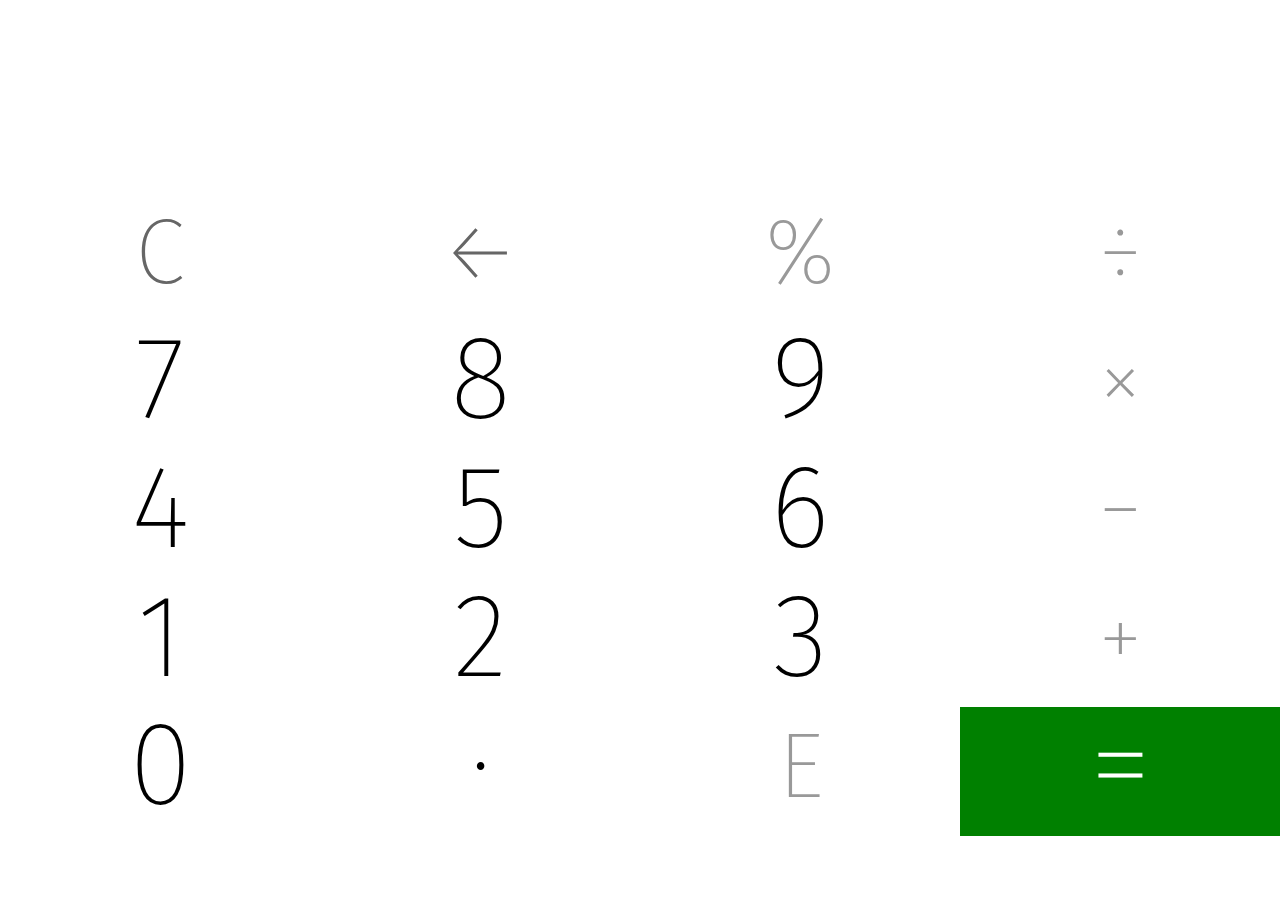
==== index.html @ 554e8721 "initial commit ans" ====
<!DOCTYPE html>

<html>
	<head>
		<meta charset="utf-8">
		<meta name="viewport" content="width=device-width, initial-scale=1, user-scalable=no">
		<link rel="stylesheet" type="text/css" href="css/fonts.css"/>
		<link rel="stylesheet" type="text/css" href="css/feel.css"/>
		<script language="javascript" src="js/ansii.js"></script>
		<script language="javascript" src="js/lib22.js"></script>
		<script language="javascript" src="js/joy.js"></script>
	</head>
	<body>
		<div class="cont">
			<div class="ntf">
				<button>&nbsp;</button>
			</div>
			<div class="disp">
				<p id="po"></p>
				&nbsp;
			</div>
			<div class="pad">
				<p id="so"></p>
				<ul id="mo">
					<li><button>cube</button></li>
 					<li><button>square</button></li>
					<li><button>square-root</button></li>
					<li><button>log</button></li>
 					<li><button>ln</button></li>
 					<li><button>pi</button></li>
					<li><button>cos</button></li>
					<li><button>sin</button></li>
					<li><button>tan</button></li>
					<li><button>cosh</button></li>
					<li><button>sinh</button></li>
					<li><button>tanh</button></li>
				</ul>
				<button class="light">C</button>
				<button class="light">&larr;</button>
				<button class="lighter">%</button>
				<button class="lighter">&divide;</button>
				<button>7</button>
				<button>8</button>
				<button>9</button>
				<button class="lighter">&times;</button>
				<button>4</button>
				<button>5</button>
				<button>6</button>
				<button class="lighter">&minus;</button>
				<button>1</button>
				<button>2</button>
				<button>3</button>
				<button class="lighter">+</button>
				<button>0</button>
				<button>&middot;</button>
				<button class="lighter">E</button>
				<button class="green">=</button>
			</div>
		</div>
	</body>
</html>
---- css/fonts.css ----
@font-face {
	font-family: 'fira sans ultralight';
	src: 
		url('../fonts/FiraSans-UltraLight.eot') format('embedded-opentype'),
		url('../fonts/FiraSans-UltraLight.woff') format('woff'),
		url('../fonts/FiraSans-UltraLight.ttf') format('truetype');
/*	font-weight: 200;
	font-style: normal;*/
}
---- css/feel.css ----
html, body{
		height:100%;
		font-family:fira sans ultralight;
	}
	
	body, div, p, ul, button{
		display:block;
		position:relative;
		overflow:hidden;
		margin:0;
		padding:0;
		border:0;
		outline:0 !important;
		border-radius:0;
		list-style:none;
	}
	
	button{
		float:left;
		line-height:inherit;
		font-family:inherit;
		background:none;
		color:#000;
	}
	
	button::-moz-focus-inner{
		border:none; /* no tab navigation, rm 2% padding */
	}
	
	button:focus{
		padding-left:0;
		background-color:#70BF53;
		color:#fff;
	}
	
	button:active{
		padding-left:3%;
	}
	
	.cont{
		height:100%;
		line-height:100%;
	}
	
	.ntf{
		font-size:50%;
		line-height:100%;
	}
	
	.ntf button{
		padding:0 !important;
		width:16.66666666666667%;
		font-size:100%;
		background:none !important;
		color:#000;
	}
	
	.disp p{
		position:absolute;
		right:0;
		white-space:nowrap;
	}
	
	.pad{}

	.pad > button{
		width:25%;
	}
	
	.pad ul button{
		background:none !important;
		padding:0 !important;
		color:#000;
	}
	
	.pad p{
		position:absolute;
		left:0;
		right:0;
		z-index:1;
	}
	
	.pad ul{
		position:absolute;
		left:100%;
		width:100%;
		height:100%;
		padding-left:4%;
		font-size:56%; /* 90/1.6 */
		z-index:2;
	}
	
	.pad p , .pad ul{
		background-color:#fff;
		opacity:.8;
	}
	
	.pad li{
		margin-right:8%;
		float:left;
	}
	
	.pad p:first-letter{
		text-transform:uppercase;
	}
	
	.disp p, .pad button{
		font-size:90%;
	}
	
	.light, .lighter{
		font-size:71% !important;
		color:#999;
	}
	
	.light{
		color:#666;
	}
	
	.green{
		background-color:green !important;
		font-size:100% !important;
		color:#fff;
	}
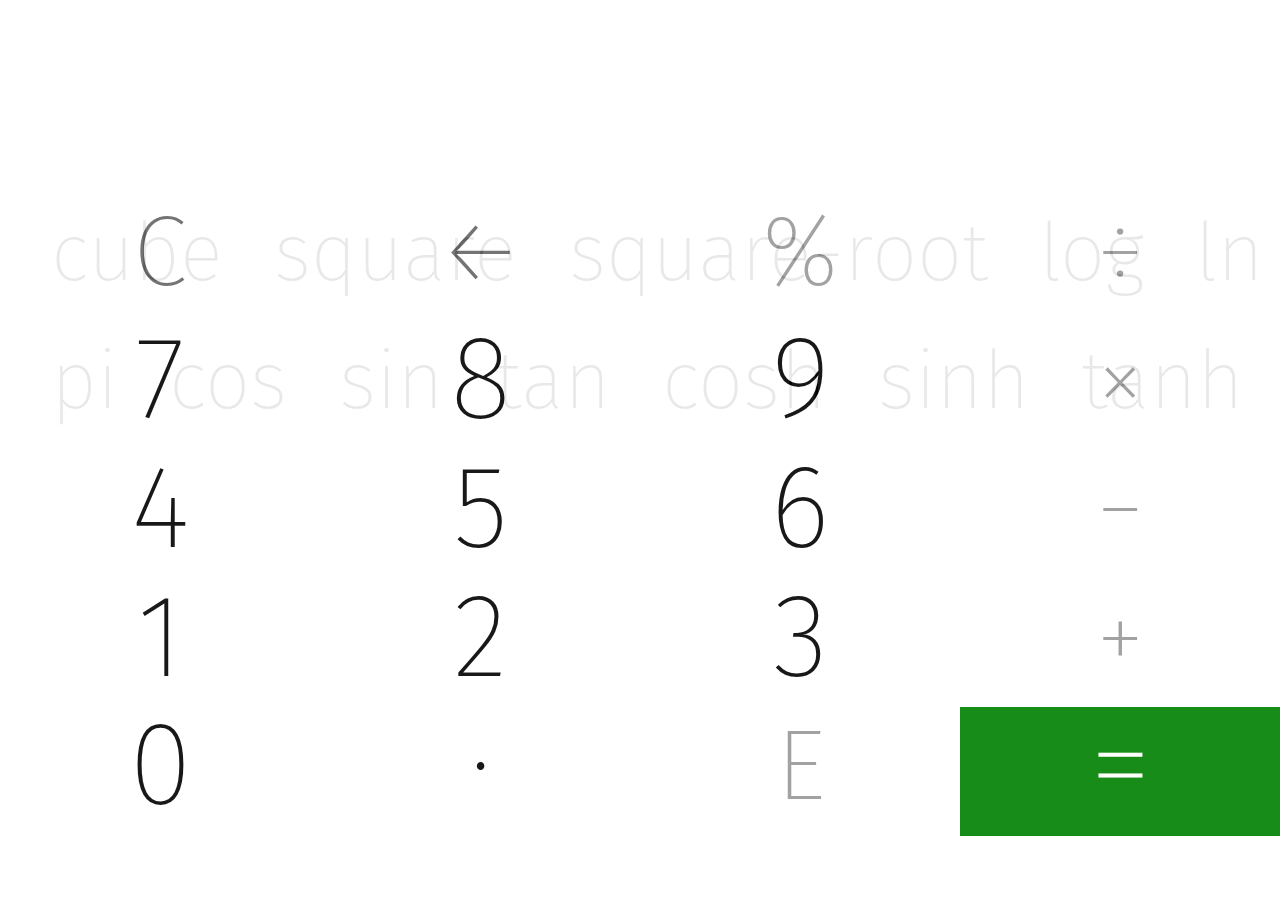
==== commit c9bda008: "initial commit ans v1.1 with touch support, general redesign" ====
--- a/index.html
+++ b/index.html
@@ -6,9 +6,9 @@
 		<meta name="viewport" content="width=device-width, initial-scale=1, user-scalable=no">
 		<link rel="stylesheet" type="text/css" href="css/fonts.css"/>
 		<link rel="stylesheet" type="text/css" href="css/feel.css"/>
+		<script language="javascript" src="js/lib9.js"></script>
+		<script language="javascript" src="js/lib22.js"></script>
 		<script language="javascript" src="js/ansii.js"></script>
-		<script language="javascript" src="js/lib22.js"></script>
-		<script language="javascript" src="js/joy.js"></script>
 	</head>
 	<body>
 		<div class="cont">
@@ -20,41 +20,48 @@
 				&nbsp;
 			</div>
 			<div class="pad">
-				<p id="so"></p>
-				<ul id="mo">
-					<li><button>cube</button></li>
- 					<li><button>square</button></li>
-					<li><button>square-root</button></li>
-					<li><button>log</button></li>
- 					<li><button>ln</button></li>
- 					<li><button>pi</button></li>
-					<li><button>cos</button></li>
-					<li><button>sin</button></li>
-					<li><button>tan</button></li>
-					<li><button>cosh</button></li>
-					<li><button>sinh</button></li>
-					<li><button>tanh</button></li>
-				</ul>
-				<button class="light">C</button>
-				<button class="light">&larr;</button>
-				<button class="lighter">%</button>
-				<button class="lighter">&divide;</button>
-				<button>7</button>
-				<button>8</button>
-				<button>9</button>
-				<button class="lighter">&times;</button>
-				<button>4</button>
-				<button>5</button>
-				<button>6</button>
-				<button class="lighter">&minus;</button>
-				<button>1</button>
-				<button>2</button>
-				<button>3</button>
-				<button class="lighter">+</button>
-				<button>0</button>
-				<button>&middot;</button>
-				<button class="lighter">E</button>
-				<button class="green">=</button>
+				<div id="b1" class="block1">
+					<p id="so"></p>
+					<button class="light">C</button>
+					<button class="light">&larr;</button>
+					<button class="lighter">%</button>
+					<button class="lighter">&divide;</button>
+					<button>7</button>
+					<button>8</button>
+					<button>9</button>
+					<button class="lighter">&times;</button>
+					<button>4</button>
+					<button>5</button>
+					<button>6</button>
+					<button class="lighter">&minus;</button>
+					<button>1</button>
+					<button>2</button>
+					<button>3</button>
+					<button class="lighter">+</button>
+					<button>0</button>
+					<button>&middot;</button>
+					<button class="lighter">E</button>
+					<button class="green">=</button>
+				</div>
+				<div id="b2" class="block2">
+					<button>cube</button>
+ 					<button>square</button>
+					<button>square-root</button>
+					<button>log</button>
+ 					<button>ln</button>
+ 					<button>pi</button>
+					<button>cos</button>
+					<button>sin</button>
+					<button>tan</button>
+					<button>cosh</button>
+					<button>sinh</button>
+					<button>tanh</button>
+				</div>
+				&nbsp;<br/>
+				&nbsp;<br/>
+				&nbsp;<br/>
+				&nbsp;<br/>
+				&nbsp;
 			</div>
 		</div>
 	</body>
--- a/css/feel.css
+++ b/css/feel.css
@@ -2,6 +2,7 @@
 	html, body{
 		height:100%;
 		font-family:fira sans ultralight;
+		background-color:#fff;
 	}
 	
 	body, div, p, ul, button{
@@ -22,20 +23,11 @@
 		font-family:inherit;
 		background:none;
 		color:#000;
+		transition:font-size .9s ease;
 	}
 	
 	button::-moz-focus-inner{
 		border:none; /* no tab navigation, rm 2% padding */
-	}
-	
-	button:focus{
-		padding-left:0;
-		background-color:#70BF53;
-		color:#fff;
-	}
-	
-	button:active{
-		padding-left:3%;
 	}
 	
 	.cont{
@@ -49,11 +41,8 @@
 	}
 	
 	.ntf button{
-		padding:0 !important;
 		width:16.66666666666667%;
 		font-size:100%;
-		background:none !important;
-		color:#000;
 	}
 	
 	.disp p{
@@ -63,42 +52,12 @@
 	}
 	
 	.pad{}
-
-	.pad > button{
-		width:25%;
-	}
-	
-	.pad ul button{
-		background:none !important;
-		padding:0 !important;
-		color:#000;
-	}
 	
 	.pad p{
 		position:absolute;
 		left:0;
 		right:0;
 		z-index:1;
-	}
-	
-	.pad ul{
-		position:absolute;
-		left:100%;
-		width:100%;
-		height:100%;
-		padding-left:4%;
-		font-size:56%; /* 90/1.6 */
-		z-index:2;
-	}
-	
-	.pad p , .pad ul{
-		background-color:#fff;
-		opacity:.8;
-	}
-	
-	.pad li{
-		margin-right:8%;
-		float:left;
 	}
 	
 	.pad p:first-letter{
@@ -109,8 +68,44 @@
 		font-size:90%;
 	}
 	
+	.block1, .block2{
+		position:absolute;
+		width:100%;
+		height:100%;
+		background-color:#fff;
+		opacity:.9;
+		transition:z-index .1s ease;
+	}
+	
+	.block1{
+		z-index:1;
+	}
+	
+	.block1 button{
+		width:25%;
+	}
+	
+	.block1 button:focus{
+		padding-left:0;
+		background-color:#70BF53;
+		color:#fff;
+	}
+	
+	.block1 button:active{
+		padding-left:3%;
+	}
+	
+	.block2{
+		z-index:0;
+	}
+	
+	.block2 button{
+		margin-left:4%;
+		font-size:62.5%;
+	}
+	
 	.light, .lighter{
-		font-size:71% !important;
+		font-size:77% !important; /* (70-62.5)+70 */
 		color:#999;
 	}
 	
@@ -123,3 +118,4 @@
 		font-size:100% !important;
 		color:#fff;
 	}
+	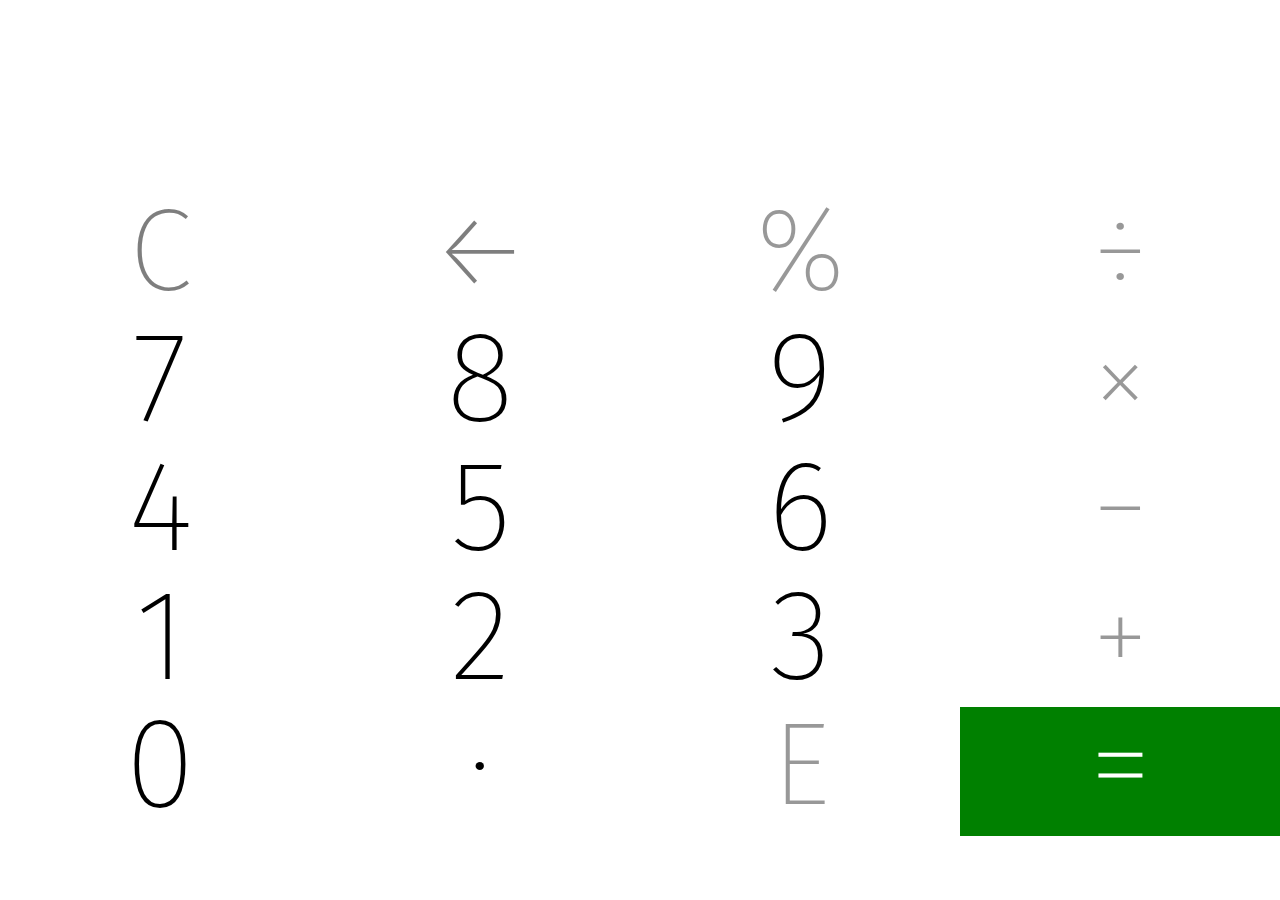
==== commit b44022be: "general restructuring, in hope of parenthesis support" ====
--- a/index.html
+++ b/index.html
@@ -11,58 +11,68 @@
 		<script language="javascript" src="js/ansii.js"></script>
 	</head>
 	<body>
-		<div class="cont">
-			<div class="ntf">
+		<div class="app_cn">
+			<div class="shrt_cal">
+				<div>
+					<p id="po"></p>
+					&nbsp;<br>
+					&nbsp;<br>
+					&nbsp;
+				</div>
+			</div>
+			<div class="shrt_cal">
 				<button>&nbsp;</button>
 			</div>
-			<div class="disp">
-				<p id="po"></p>
-				&nbsp;
+			<div id="b2" class="tall_cal">
+				<div class="shrt_cal">
+					&nbsp;<br>
+					&nbsp;<br>
+					&nbsp;
+				</div>
+				<button class="spcl">percent</button>
+				<button class="spcl">n<i>!</i></button>
+				<button class="spcl">cube</button>
+				<button class="spcl">square</button>
+				<button class="spcl">square-root</button>
+				<button class="spcl">log</button>
+				<button class="spcl">ln</button>
+				<button class="spcl">pi</button>
+				<button class="spcl">cos</button>
+				<button class="spcl">sin</button>
+				<button class="spcl">tan</button>
+				<button class="spcl">cosh</button>
+				<button class="spcl">sinh</button>
+				<button class="spcl">tanh</button>
+				<br/>
 			</div>
-			<div class="pad">
-				<div id="b1" class="block1">
-					<p id="so"></p>
-					<button class="light">C</button>
-					<button class="light">&larr;</button>
-					<button class="lighter">%</button>
-					<button class="lighter">&divide;</button>
-					<button>7</button>
-					<button>8</button>
-					<button>9</button>
-					<button class="lighter">&times;</button>
-					<button>4</button>
-					<button>5</button>
-					<button>6</button>
-					<button class="lighter">&minus;</button>
-					<button>1</button>
-					<button>2</button>
-					<button>3</button>
-					<button class="lighter">+</button>
-					<button>0</button>
-					<button>&middot;</button>
-					<button class="lighter">E</button>
-					<button class="green">=</button>
+			<div id="b1" class="tall_cal">
+				<div class="shrt_cal">
+					&nbsp;<br>
+					&nbsp;<br>
+					&nbsp;
 				</div>
-				<div id="b2" class="block2">
-					<button>cube</button>
- 					<button>square</button>
-					<button>square-root</button>
-					<button>log</button>
- 					<button>ln</button>
- 					<button>pi</button>
-					<button>cos</button>
-					<button>sin</button>
-					<button>tan</button>
-					<button>cosh</button>
-					<button>sinh</button>
-					<button>tanh</button>
-				</div>
-				&nbsp;<br/>
-				&nbsp;<br/>
-				&nbsp;<br/>
-				&nbsp;<br/>
-				&nbsp;
+				<p id="so"></p>
+				<button class="emph">C</button>
+				<button class="emph">&larr;</button>
+				<button class="demph">%</button>
+				<button class="demph">&divide;</button>
+				<button>7</button>
+				<button>8</button>
+				<button>9</button>
+				<button class="demph">&times;</button>
+				<button>4</button>
+				<button>5</button>
+				<button>6</button>
+				<button class="demph">&minus;</button>
+				<button>1</button>
+				<button>2</button>
+				<button>3</button>
+				<button class="demph">+</button>
+				<button>0</button>
+				<button>&middot;</button>
+				<button class="demph">E</button>
+				<button class="green">=</button>
 			</div>
 		</div>
 	</body>
-</html>+</html>
--- a/css/feel.css
+++ b/css/feel.css
@@ -23,99 +23,89 @@
 		font-family:inherit;
 		background:none;
 		color:#000;
-		transition:font-size .9s ease;
+		white-space:nowrap;
 	}
 	
 	button::-moz-focus-inner{
-		border:none; /* no tab navigation, rm 2% padding */
+		border:none; 
 	}
 	
-	.cont{
+	.app_cn{
 		height:100%;
 		line-height:100%;
 	}
 	
-	.ntf{
+	.app_cn > div{
+		position:absolute;
+		width:100%;
+		background-color:#fff;
+	}
+	
+	.shrt_cal{
 		font-size:50%;
 		line-height:100%;
+		z-index:2;
+		opacity:.9;
 	}
 	
-	.ntf button{
+	.shrt_cal button{
+		font-size:100%;
 		width:16.66666666666667%;
+	}
+	
+	.shrt_cal p{
+		position:absolute;
+		right:0;
+		bottom:0;
+		font-size:200%;
+		line-height:100%;
+		white-space:nowrap;
+	}
+	
+	.tall_cal{
+		height:100%;
+		overflow:none;
+		overflow-y:auto;
+		z-index:0;
+	}
+	
+	.tall_cal button{
+		width:25%;
 		font-size:100%;
 	}
 	
-	.disp p{
+	.tall_cal p{
 		position:absolute;
-		right:0;
-		white-space:nowrap;
-	}
-	
-	.pad{}
-	
-	.pad p{
-		position:absolute;
-		left:0;
-		right:0;
 		z-index:1;
 	}
 	
-	.pad p:first-letter{
-		text-transform:uppercase;
-	}
-	
-	.disp p, .pad button{
-		font-size:90%;
-	}
-	
-	.block1, .block2{
-		position:absolute;
-		width:100%;
-		height:100%;
-		background-color:#fff;
-		opacity:.9;
-		transition:z-index .1s ease;
-	}
-	
-	.block1{
-		z-index:1;
-	}
-	
-	.block1 button{
-		width:25%;
-	}
-	
-	.block1 button:focus{
+	.tall_cal button:focus{
 		padding-left:0;
 		background-color:#70BF53;
 		color:#fff;
+		opacity:1;
 	}
 	
-	.block1 button:active{
+	.tall_cal button:active{
 		padding-left:3%;
 	}
 	
-	.block2{
-		z-index:0;
+	.emph, .demph{
+		font-size:90% !important;
 	}
 	
-	.block2 button{
-		margin-left:4%;
-		font-size:62.5%;
-	}
+	.emph{opacity:.5;}
+	.demph{opacity:.4;}
 	
-	.light, .lighter{
-		font-size:77% !important; /* (70-62.5)+70 */
-		color:#999;
-	}
-	
-	.light{
-		color:#666;
+	.spcl{
+		overflow:visible;
+		float:none;
+		margin-left:8.333333333333333%;
+		width:auto !important;
+		font-size:80% !important;
 	}
 	
 	.green{
 		background-color:green !important;
-		font-size:100% !important;
 		color:#fff;
 	}
-	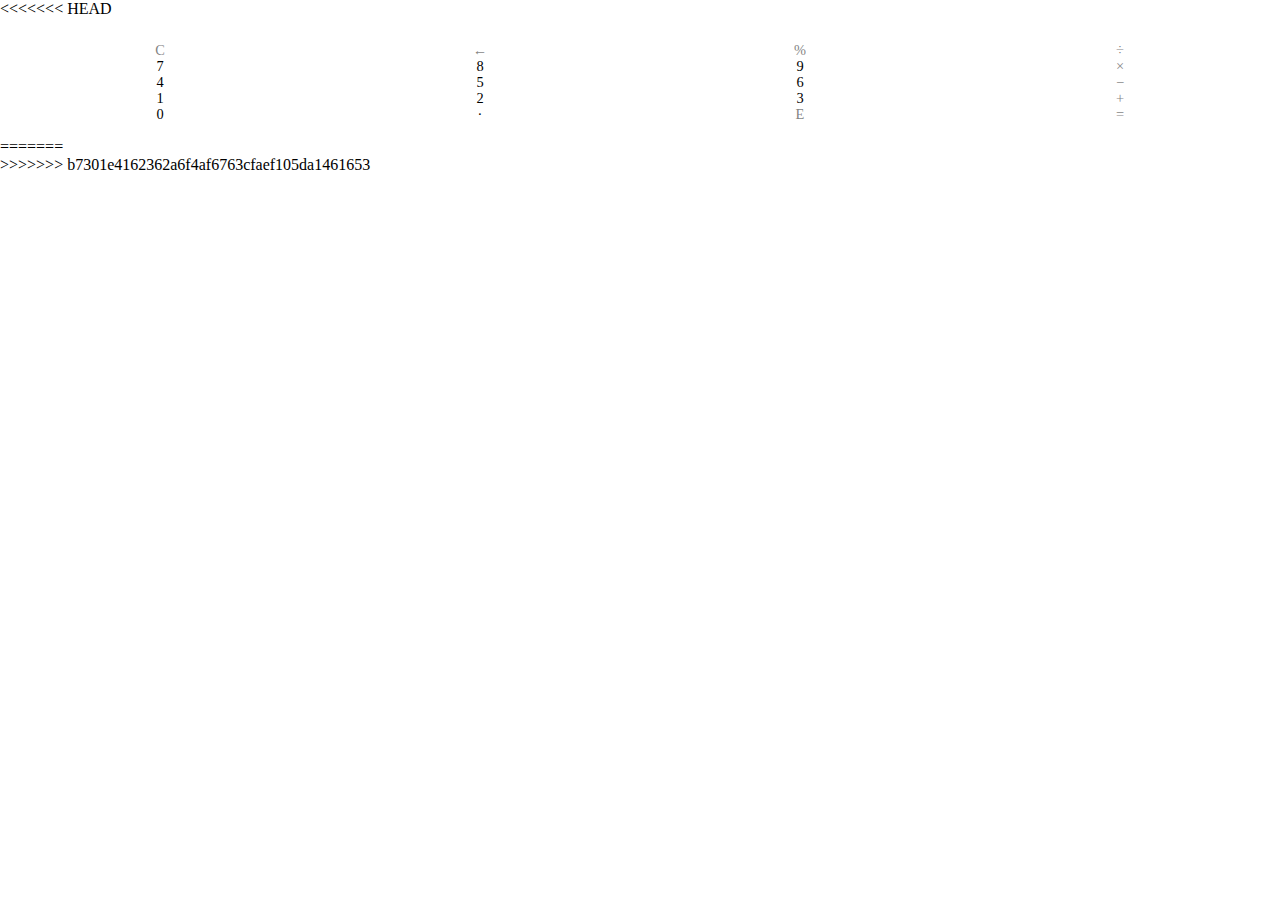
==== commit a0e234ed: "initial commit fogrunner" ====
--- a/index.html
+++ b/index.html
@@ -4,6 +4,55 @@
 	<head>
 		<meta charset="utf-8">
 		<meta name="viewport" content="width=device-width, initial-scale=1, user-scalable=no">
+<<<<<<< HEAD
+		<link rel="stylesheet" type="text/css" href="css/fonts.css" />
+		<link rel="stylesheet" type="text/css" href="css/feel.css" />
+		<script language="javascript" src="js/eval2.js"></script>
+		<script language="javascript" src="js/lib9.js"></script>
+		<script language="javascript" src="js/lib22.js"></script>
+	</head>
+	<body>
+		<div class="A1">
+			<div class="B1">
+				<div class="A-Z1">&nbsp;</div>
+				<p id="po"></p>
+				<div class="C3">
+					<button>&nbsp;</button>
+				</div>
+				&nbsp;
+			</div>
+			<div id="opaque" class="B2">
+				<div class="A-Z1">&nbsp;</div>
+				&nbsp;
+				<div id="s1" class="C1">
+					<p id="so"></p>
+					<button class="glass">C</button><button class="glass">&larr;</button><button class="glass">%</button><button class="glass">&divide;</button>
+					<button>7</button><button>8</button><button>9</button><button class="glass">&times;</button>
+					<button>4</button><button>5</button><button>6</button><button class="glass">&minus;</button>
+					<button>1</button><button>2</button><button>3</button><button class="glass">+</button>
+					<button>0</button><button>&middot;</button><button class="glass">E</button><button class="glass">=</button>
+				</div>
+				<div id="s2" class="C2 hide">
+					<button>open (</button>
+					<button>close )</button>
+					<button>pow3<span class="hide">(</span></button>
+					<button>pow2<span class="hide">(</span></button>
+					<button>sqrt<span class="hide">(</span></button>
+					<button>log<span class="hide">(</span></button>
+					<button>ln<span class="hide">(</span></button>
+					<button>cos<span class="hide">(</span></button>
+					<button>sin<span class="hide">(</span></button>
+					<button>tan<span class="hide">(</span></button>
+					<button>cosh<span class="hide">(</span></button>
+					<button>sinh<span class="hide">(</span></button>
+					<button>tanh<span class="hide">(</span></button>
+					<button>pi</button>
+				</div>
+			</div>
+		</div>
+	</body>
+</html>
+=======
 		<link rel="stylesheet" type="text/css" href="css/fonts.css"/>
 		<link rel="stylesheet" type="text/css" href="css/feel.css"/>
 		<script language="javascript" src="js/lib9.js"></script>
@@ -29,21 +78,19 @@
 					&nbsp;<br>
 					&nbsp;
 				</div>
-				<button class="spcl">percent</button>
-				<button class="spcl">n<i>!</i></button>
 				<button class="spcl">cube</button>
 				<button class="spcl">square</button>
 				<button class="spcl">square-root</button>
 				<button class="spcl">log</button>
 				<button class="spcl">ln</button>
-				<button class="spcl">pi</button>
 				<button class="spcl">cos</button>
 				<button class="spcl">sin</button>
 				<button class="spcl">tan</button>
 				<button class="spcl">cosh</button>
 				<button class="spcl">sinh</button>
 				<button class="spcl">tanh</button>
-				<br/>
+				<button class="spcl">pi</button>
+ 				<br/>
 			</div>
 			<div id="b1" class="tall_cal">
 				<div class="shrt_cal">
@@ -76,3 +123,4 @@
 		</div>
 	</body>
 </html>
+>>>>>>> b7301e4162362a6f4af6763cfaef105da1461653
--- a/css/fonts.css
+++ b/css/fonts.css
@@ -1,3 +1,13 @@
+<<<<<<< HEAD
+@font-face{
+	font-family:"fira sans ultralight";
+	src:
+		url("../fonts/FiraSans-UltraLight.ttf") format("truetype") ,
+		url("../fonts/FiraSans-UltraLight.woff") format("woff") ,
+		url("../fonts/FiraSans-UltraLight.eot") format("embedded-opentype")
+	;
+}
+=======
 
 @font-face {
 	font-family: 'fira sans ultralight';
@@ -8,3 +18,4 @@
 /*	font-weight: 200;
 	font-style: normal;*/
 }
+>>>>>>> b7301e4162362a6f4af6763cfaef105da1461653
--- a/css/feel.css
+++ b/css/feel.css
@@ -1,8 +1,149 @@
+<<<<<<< HEAD
+	
+	html, body{
+		overflow-y:hidden;
+		margin:0;
+		height:100%;
+		font-family:fira sans ultralight;
+		color:rgb(17, 17, 17);
+		text-shadow:0 0 1.5px rgb(238, 238, 238);
+	}
+	
+	div{
+		position:relative;
+		overflow:hidden;
+	}
+	
+	p{
+		margin:0;
+		white-space:nowrap;
+	}
+	
+	button{
+		outline:0 !important;
+		border:0;
+		padding:0;
+		border-radius:0;
+		font-family:inherit;
+		font-size:inherit;
+		line-height:inherit;
+		background:none;
+		color:inherit;
+		white-space:nowrap;
+		text-shadow:inherit;
+	}
+
+	button::-moz-focus-inner{
+		border:0; 
+	}
+	
+	/* break */
+	
+	.A-Z1{
+		font-size:50%;
+		line-height:100%;
+	}
+	
+	/* break */
+	
+	.A1{
+		line-height:100%;
+		height:100%;
+		background-color:#fff;
+	}
+	
+	/* break */
+	
+	.B1{
+		position:fixed;
+		width:100%;
+		opacity:.9;
+		z-index:1;
+	}
+	
+	.B2{
+		overflow-y:auto;
+		height:100%;
+	}
+	
+	.B1, .B2{
+		background-color:inherit;
+	}
+	
+	.B1 p{
+		position:absolute;
+		right:0;
+		font-size:90%;
+	}
+	
+	.B2 p{
+		position:absolute;
+		width:100%;
+	}
+
+	/* break */
+	
+	.C2{
+		padding:0 4.166666666666667%;
+		opacity:.9;
+		z-index:2;
+	}
+	
+	.C3{
+		position:absolute;
+		width:12.5%;
+		height:100%;
+		font-size:60%;
+		line-height:100%;
+		opacity:.8;
+	}
+	
+	.C2, .C3{
+		background-color:inherit;
+	}
+	
+	.C1, .C2{
+		font-size:90%;
+	}
+	
+	.C1 button{
+		width:25%;
+	}
+	
+	.C2 button{
+		display:block;
+	}
+	
+	.C3 button{
+		width:100%;
+	}
+	
+	.C1 button:focus{
+		background-color:green;
+		color:#fff;
+		opacity:1;
+	}
+	
+	.C1 button:active{
+		text-shadow:none;
+	}
+	
+	/* break */
+	
+	.hide{
+		visibility:hidden;
+	}
+	
+	.glass{
+		opacity:.5;
+	}
+=======
 
 	html, body{
 		height:100%;
 		font-family:fira sans ultralight;
 		background-color:#fff;
+		color:#000;
 	}
 	
 	body, div, p, ul, button{
@@ -22,7 +163,7 @@
 		line-height:inherit;
 		font-family:inherit;
 		background:none;
-		color:#000;
+		color:inherit;
 		white-space:nowrap;
 	}
 	
@@ -30,15 +171,18 @@
 		border:none; 
 	}
 	
+	small{line-height:100%;}
+	
 	.app_cn{
 		height:100%;
 		line-height:100%;
+		background-color:inherit;
 	}
 	
 	.app_cn > div{
 		position:absolute;
 		width:100%;
-		background-color:#fff;
+		background-color:inherit;
 	}
 	
 	.shrt_cal{
@@ -64,7 +208,6 @@
 	
 	.tall_cal{
 		height:100%;
-		overflow:none;
 		overflow-y:auto;
 		z-index:0;
 	}
@@ -77,6 +220,10 @@
 	.tall_cal p{
 		position:absolute;
 		z-index:1;
+	}
+	
+	.tall_cal p:first-letter{
+		text-transform:uppercase;
 	}
 	
 	.tall_cal button:focus{
@@ -96,6 +243,11 @@
 	
 	.emph{opacity:.5;}
 	.demph{opacity:.4;}
+	
+	.green{
+		background-color:green !important;
+		color:#fff;
+	}
 	
 	.spcl{
 		overflow:visible;
@@ -105,7 +257,10 @@
 		font-size:80% !important;
 	}
 	
-	.green{
-		background-color:green !important;
-		color:#fff;
-	}
+	.spcl:focus{
+		padding:0 !important;
+		background:none !important;
+		color:inherit !important;
+		text-shadow:0 0 1px #000;
+	}
+>>>>>>> b7301e4162362a6f4af6763cfaef105da1461653
--- a/css/fonts.css
+++ b/css/fonts.css
@@ -1,3 +1,13 @@
+<<<<<<< HEAD
+@font-face{
+	font-family:"fira sans ultralight";
+	src:
+		url("../fonts/FiraSans-UltraLight.ttf") format("truetype") ,
+		url("../fonts/FiraSans-UltraLight.woff") format("woff") ,
+		url("../fonts/FiraSans-UltraLight.eot") format("embedded-opentype")
+	;
+}
+=======
 
 @font-face {
 	font-family: 'fira sans ultralight';
@@ -8,3 +18,4 @@
 /*	font-weight: 200;
 	font-style: normal;*/
 }
+>>>>>>> b7301e4162362a6f4af6763cfaef105da1461653
--- a/css/feel.css
+++ b/css/feel.css
@@ -1,8 +1,149 @@
+<<<<<<< HEAD
+	
+	html, body{
+		overflow-y:hidden;
+		margin:0;
+		height:100%;
+		font-family:fira sans ultralight;
+		color:rgb(17, 17, 17);
+		text-shadow:0 0 1.5px rgb(238, 238, 238);
+	}
+	
+	div{
+		position:relative;
+		overflow:hidden;
+	}
+	
+	p{
+		margin:0;
+		white-space:nowrap;
+	}
+	
+	button{
+		outline:0 !important;
+		border:0;
+		padding:0;
+		border-radius:0;
+		font-family:inherit;
+		font-size:inherit;
+		line-height:inherit;
+		background:none;
+		color:inherit;
+		white-space:nowrap;
+		text-shadow:inherit;
+	}
+
+	button::-moz-focus-inner{
+		border:0; 
+	}
+	
+	/* break */
+	
+	.A-Z1{
+		font-size:50%;
+		line-height:100%;
+	}
+	
+	/* break */
+	
+	.A1{
+		line-height:100%;
+		height:100%;
+		background-color:#fff;
+	}
+	
+	/* break */
+	
+	.B1{
+		position:fixed;
+		width:100%;
+		opacity:.9;
+		z-index:1;
+	}
+	
+	.B2{
+		overflow-y:auto;
+		height:100%;
+	}
+	
+	.B1, .B2{
+		background-color:inherit;
+	}
+	
+	.B1 p{
+		position:absolute;
+		right:0;
+		font-size:90%;
+	}
+	
+	.B2 p{
+		position:absolute;
+		width:100%;
+	}
+
+	/* break */
+	
+	.C2{
+		padding:0 4.166666666666667%;
+		opacity:.9;
+		z-index:2;
+	}
+	
+	.C3{
+		position:absolute;
+		width:12.5%;
+		height:100%;
+		font-size:60%;
+		line-height:100%;
+		opacity:.8;
+	}
+	
+	.C2, .C3{
+		background-color:inherit;
+	}
+	
+	.C1, .C2{
+		font-size:90%;
+	}
+	
+	.C1 button{
+		width:25%;
+	}
+	
+	.C2 button{
+		display:block;
+	}
+	
+	.C3 button{
+		width:100%;
+	}
+	
+	.C1 button:focus{
+		background-color:green;
+		color:#fff;
+		opacity:1;
+	}
+	
+	.C1 button:active{
+		text-shadow:none;
+	}
+	
+	/* break */
+	
+	.hide{
+		visibility:hidden;
+	}
+	
+	.glass{
+		opacity:.5;
+	}
+=======
 
 	html, body{
 		height:100%;
 		font-family:fira sans ultralight;
 		background-color:#fff;
+		color:#000;
 	}
 	
 	body, div, p, ul, button{
@@ -22,7 +163,7 @@
 		line-height:inherit;
 		font-family:inherit;
 		background:none;
-		color:#000;
+		color:inherit;
 		white-space:nowrap;
 	}
 	
@@ -30,15 +171,18 @@
 		border:none; 
 	}
 	
+	small{line-height:100%;}
+	
 	.app_cn{
 		height:100%;
 		line-height:100%;
+		background-color:inherit;
 	}
 	
 	.app_cn > div{
 		position:absolute;
 		width:100%;
-		background-color:#fff;
+		background-color:inherit;
 	}
 	
 	.shrt_cal{
@@ -64,7 +208,6 @@
 	
 	.tall_cal{
 		height:100%;
-		overflow:none;
 		overflow-y:auto;
 		z-index:0;
 	}
@@ -77,6 +220,10 @@
 	.tall_cal p{
 		position:absolute;
 		z-index:1;
+	}
+	
+	.tall_cal p:first-letter{
+		text-transform:uppercase;
 	}
 	
 	.tall_cal button:focus{
@@ -96,6 +243,11 @@
 	
 	.emph{opacity:.5;}
 	.demph{opacity:.4;}
+	
+	.green{
+		background-color:green !important;
+		color:#fff;
+	}
 	
 	.spcl{
 		overflow:visible;
@@ -105,7 +257,10 @@
 		font-size:80% !important;
 	}
 	
-	.green{
-		background-color:green !important;
-		color:#fff;
-	}
+	.spcl:focus{
+		padding:0 !important;
+		background:none !important;
+		color:inherit !important;
+		text-shadow:0 0 1px #000;
+	}
+>>>>>>> b7301e4162362a6f4af6763cfaef105da1461653
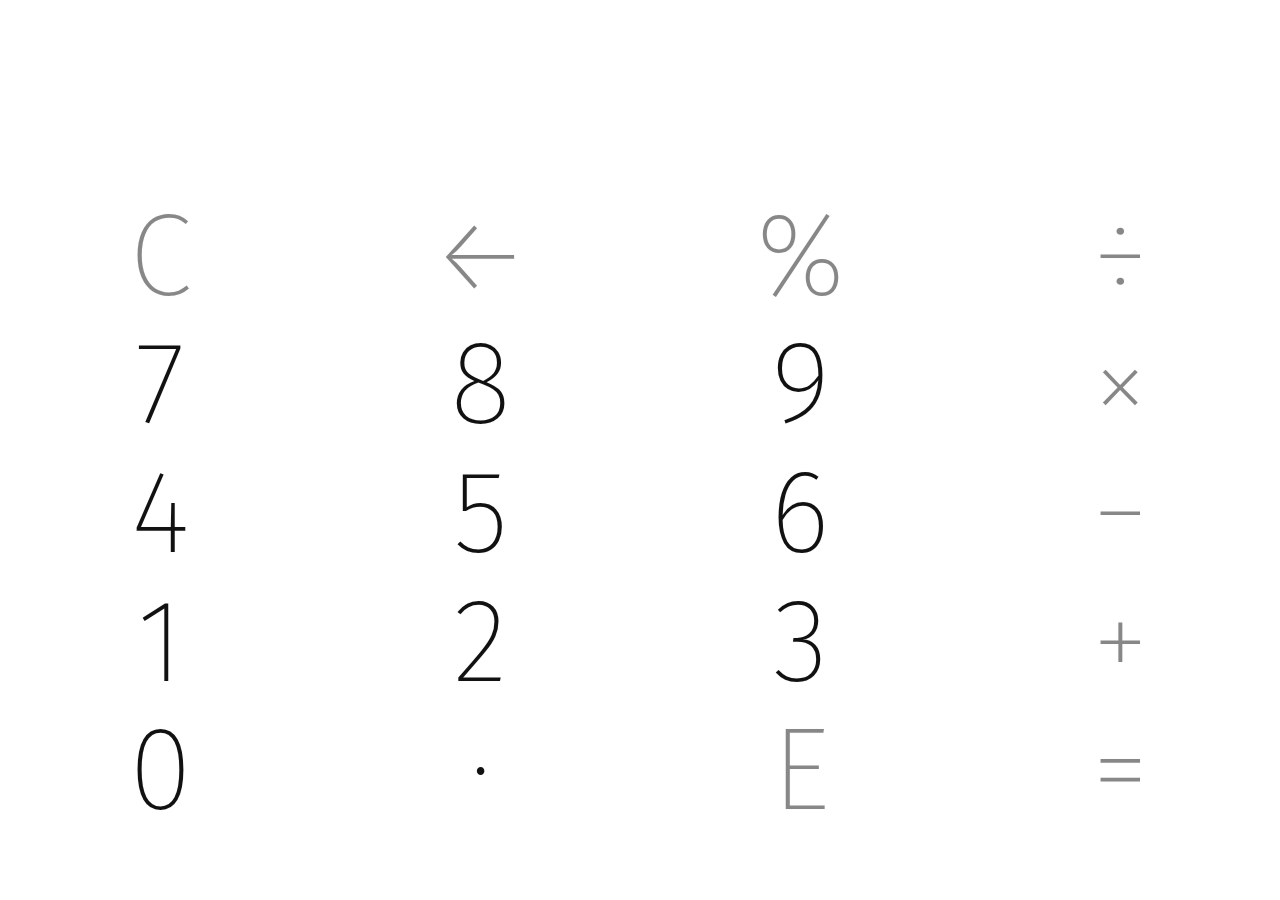
==== commit a0978f6d: "cleared merge issues in code" ====
--- a/index.html
+++ b/index.html
@@ -4,7 +4,6 @@
 	<head>
 		<meta charset="utf-8">
 		<meta name="viewport" content="width=device-width, initial-scale=1, user-scalable=no">
-<<<<<<< HEAD
 		<link rel="stylesheet" type="text/css" href="css/fonts.css" />
 		<link rel="stylesheet" type="text/css" href="css/feel.css" />
 		<script language="javascript" src="js/eval2.js"></script>
@@ -52,75 +51,3 @@
 		</div>
 	</body>
 </html>
-=======
-		<link rel="stylesheet" type="text/css" href="css/fonts.css"/>
-		<link rel="stylesheet" type="text/css" href="css/feel.css"/>
-		<script language="javascript" src="js/lib9.js"></script>
-		<script language="javascript" src="js/lib22.js"></script>
-		<script language="javascript" src="js/ansii.js"></script>
-	</head>
-	<body>
-		<div class="app_cn">
-			<div class="shrt_cal">
-				<div>
-					<p id="po"></p>
-					&nbsp;<br>
-					&nbsp;<br>
-					&nbsp;
-				</div>
-			</div>
-			<div class="shrt_cal">
-				<button>&nbsp;</button>
-			</div>
-			<div id="b2" class="tall_cal">
-				<div class="shrt_cal">
-					&nbsp;<br>
-					&nbsp;<br>
-					&nbsp;
-				</div>
-				<button class="spcl">cube</button>
-				<button class="spcl">square</button>
-				<button class="spcl">square-root</button>
-				<button class="spcl">log</button>
-				<button class="spcl">ln</button>
-				<button class="spcl">cos</button>
-				<button class="spcl">sin</button>
-				<button class="spcl">tan</button>
-				<button class="spcl">cosh</button>
-				<button class="spcl">sinh</button>
-				<button class="spcl">tanh</button>
-				<button class="spcl">pi</button>
- 				<br/>
-			</div>
-			<div id="b1" class="tall_cal">
-				<div class="shrt_cal">
-					&nbsp;<br>
-					&nbsp;<br>
-					&nbsp;
-				</div>
-				<p id="so"></p>
-				<button class="emph">C</button>
-				<button class="emph">&larr;</button>
-				<button class="demph">%</button>
-				<button class="demph">&divide;</button>
-				<button>7</button>
-				<button>8</button>
-				<button>9</button>
-				<button class="demph">&times;</button>
-				<button>4</button>
-				<button>5</button>
-				<button>6</button>
-				<button class="demph">&minus;</button>
-				<button>1</button>
-				<button>2</button>
-				<button>3</button>
-				<button class="demph">+</button>
-				<button>0</button>
-				<button>&middot;</button>
-				<button class="demph">E</button>
-				<button class="green">=</button>
-			</div>
-		</div>
-	</body>
-</html>
->>>>>>> b7301e4162362a6f4af6763cfaef105da1461653
--- a/css/fonts.css
+++ b/css/fonts.css
@@ -1,4 +1,3 @@
-<<<<<<< HEAD
 @font-face{
 	font-family:"fira sans ultralight";
 	src:
@@ -7,15 +6,3 @@
 		url("../fonts/FiraSans-UltraLight.eot") format("embedded-opentype")
 	;
 }
-=======
-
-@font-face {
-	font-family: 'fira sans ultralight';
-	src: 
-		url('../fonts/FiraSans-UltraLight.eot') format('embedded-opentype'),
-		url('../fonts/FiraSans-UltraLight.woff') format('woff'),
-		url('../fonts/FiraSans-UltraLight.ttf') format('truetype');
-/*	font-weight: 200;
-	font-style: normal;*/
-}
->>>>>>> b7301e4162362a6f4af6763cfaef105da1461653
--- a/css/feel.css
+++ b/css/feel.css
@@ -1,5 +1,3 @@
-<<<<<<< HEAD
-	
 	html, body{
 		overflow-y:hidden;
 		margin:0;
@@ -136,131 +134,4 @@
 	
 	.glass{
 		opacity:.5;
-	}
-=======
-
-	html, body{
-		height:100%;
-		font-family:fira sans ultralight;
-		background-color:#fff;
-		color:#000;
-	}
-	
-	body, div, p, ul, button{
-		display:block;
-		position:relative;
-		overflow:hidden;
-		margin:0;
-		padding:0;
-		border:0;
-		outline:0 !important;
-		border-radius:0;
-		list-style:none;
-	}
-	
-	button{
-		float:left;
-		line-height:inherit;
-		font-family:inherit;
-		background:none;
-		color:inherit;
-		white-space:nowrap;
-	}
-	
-	button::-moz-focus-inner{
-		border:none; 
-	}
-	
-	small{line-height:100%;}
-	
-	.app_cn{
-		height:100%;
-		line-height:100%;
-		background-color:inherit;
-	}
-	
-	.app_cn > div{
-		position:absolute;
-		width:100%;
-		background-color:inherit;
-	}
-	
-	.shrt_cal{
-		font-size:50%;
-		line-height:100%;
-		z-index:2;
-		opacity:.9;
-	}
-	
-	.shrt_cal button{
-		font-size:100%;
-		width:16.66666666666667%;
-	}
-	
-	.shrt_cal p{
-		position:absolute;
-		right:0;
-		bottom:0;
-		font-size:200%;
-		line-height:100%;
-		white-space:nowrap;
-	}
-	
-	.tall_cal{
-		height:100%;
-		overflow-y:auto;
-		z-index:0;
-	}
-	
-	.tall_cal button{
-		width:25%;
-		font-size:100%;
-	}
-	
-	.tall_cal p{
-		position:absolute;
-		z-index:1;
-	}
-	
-	.tall_cal p:first-letter{
-		text-transform:uppercase;
-	}
-	
-	.tall_cal button:focus{
-		padding-left:0;
-		background-color:#70BF53;
-		color:#fff;
-		opacity:1;
-	}
-	
-	.tall_cal button:active{
-		padding-left:3%;
-	}
-	
-	.emph, .demph{
-		font-size:90% !important;
-	}
-	
-	.emph{opacity:.5;}
-	.demph{opacity:.4;}
-	
-	.green{
-		background-color:green !important;
-		color:#fff;
-	}
-	
-	.spcl{
-		overflow:visible;
-		float:none;
-		margin-left:8.333333333333333%;
-		width:auto !important;
-		font-size:80% !important;
-	}
-	
-	.spcl:focus{
-		padding:0 !important;
-		background:none !important;
-		color:inherit !important;
-		text-shadow:0 0 1px #000;
-	}
->>>>>>> b7301e4162362a6f4af6763cfaef105da1461653
+	}